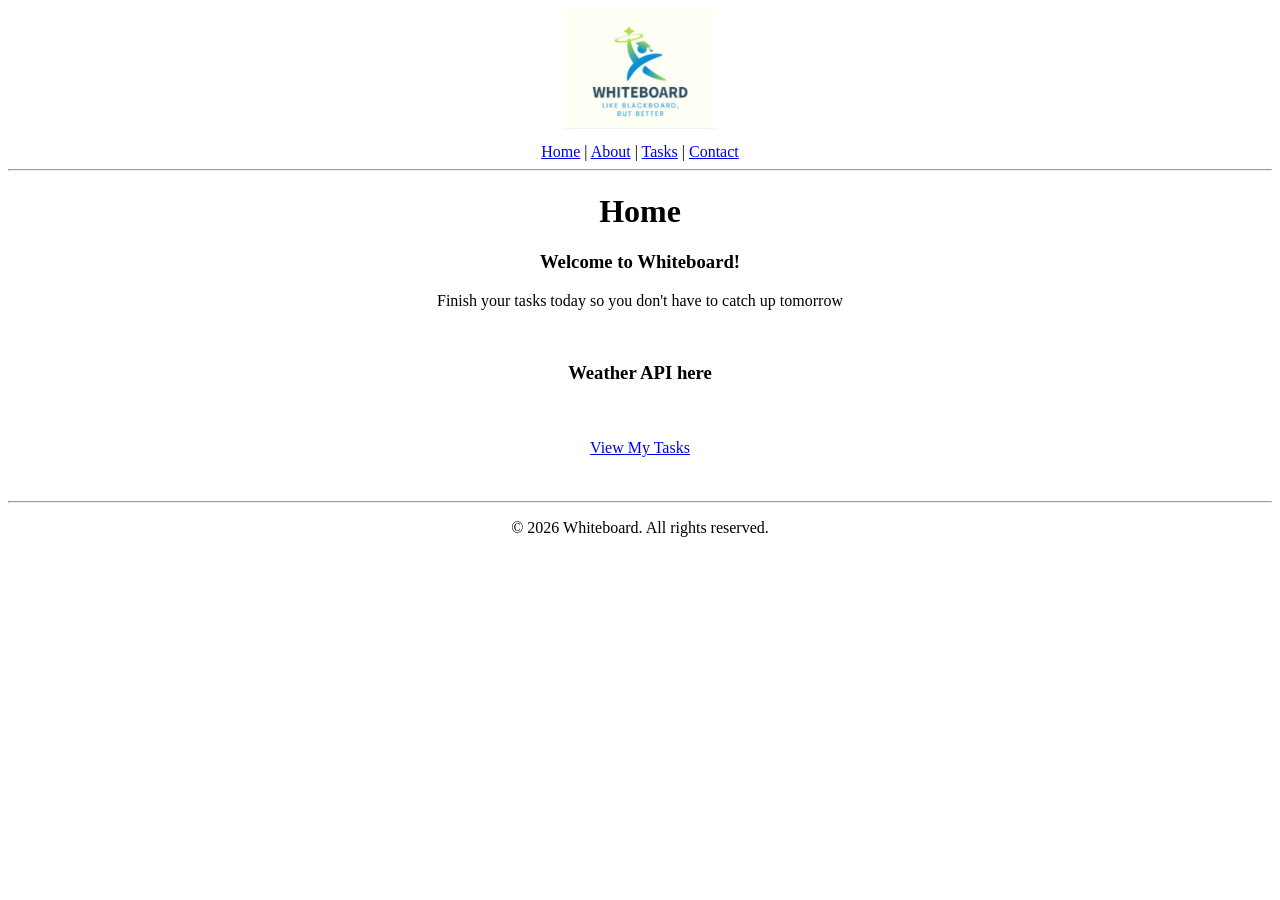
==== index.html @ 7d241efa "contact page, footer, logo, nav bar alignment" ====
<!DOCTYPE html>
<html lang="en">
<head>
  <meta charset="UTF-8">
  <title>Home page</title>
</head>
<body>

<div align="center">
  <img src="img/whiteboard_logo.png" alt="Whiteboard Logo" width="150">
  <br>
  <nav style="margin-top: 10px;">
    <a href="index.html">Home</a> |
    <a href="about.html">About</a> |
    <a href="tasks.html">Tasks</a> |
    <a href="contact.html">Contact</a>
  </nav>
</div>

<hr>

<main align="center">
  <h1>Home</h1>
  <h3>Welcome to Whiteboard!</h3>
  <p>Finish your tasks today so you don't have to catch up tomorrow</p>
  <br>

    <h3>Weather API here</h3>

  <br><br>
  <a href="tasks.html">View My Tasks</a>
</main>

<br><br>
<footer class="website footer" align="center">
  <hr>
  <p>&copy; 2026 Whiteboard. All rights reserved.</p>
</footer>

</body>
</html>
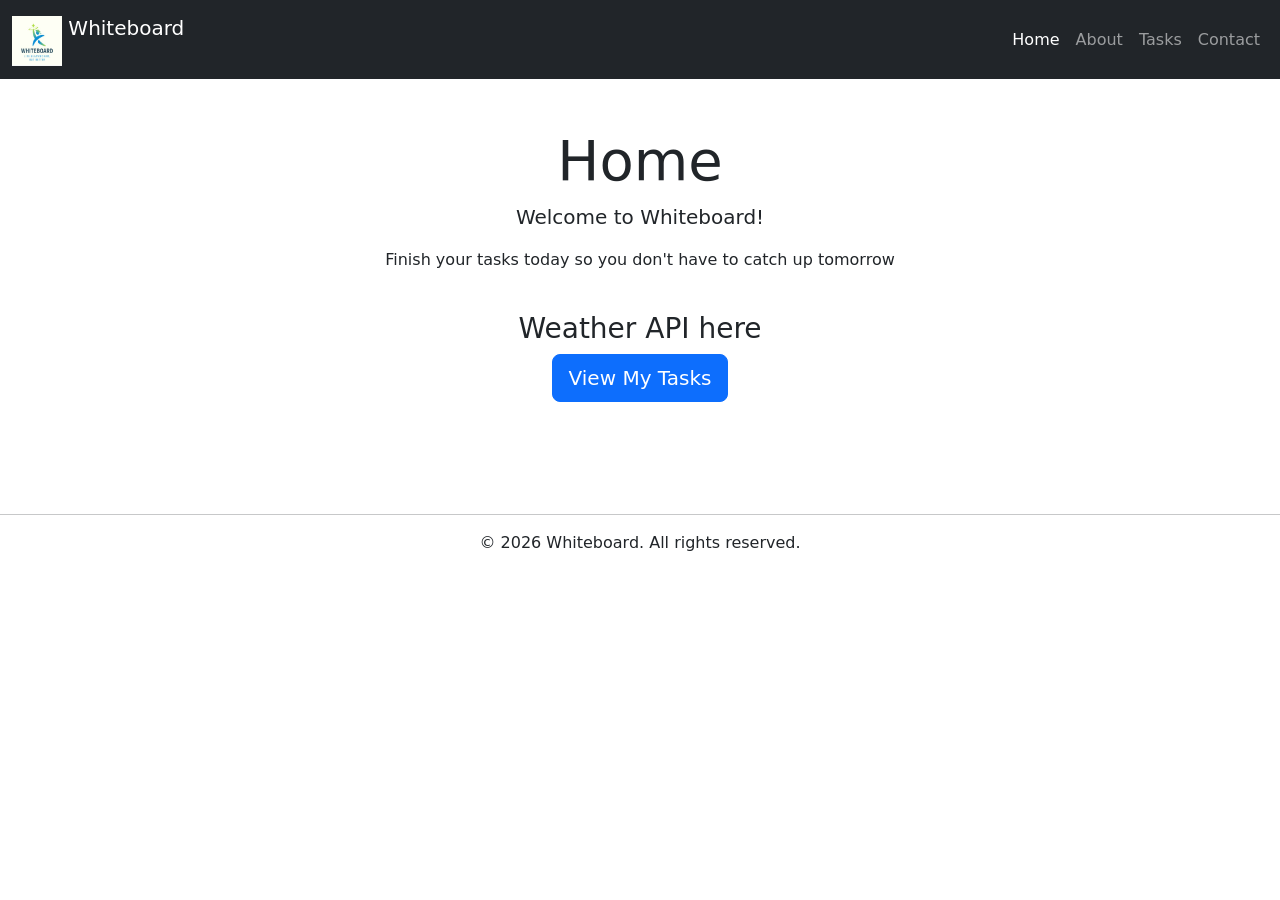
==== commit 7808a304: "nav fix, boostrap added, footer, team optimization" ====
--- a/index.html
+++ b/index.html
@@ -2,40 +2,61 @@
 <html lang="en">
 <head>
   <meta charset="UTF-8">
-  <title>Home page</title>
+  <meta name="viewport" content="width=device-width, initial-scale=1">
+  <title>Home - Whiteboard</title>
+
+  <link href="https://cdn.jsdelivr.net/npm/bootstrap@5.3.0/dist/css/bootstrap.min.css" rel="stylesheet">
+
+  <link rel="stylesheet" href="style.css">
 </head>
 <body>
 
-<div align="center">
-  <img src="img/whiteboard_logo.png" alt="Whiteboard Logo" width="150">
-  <br>
-  <nav style="margin-top: 10px;">
-    <a href="index.html">Home</a> |
-    <a href="about.html">About</a> |
-    <a href="tasks.html">Tasks</a> |
-    <a href="contact.html">Contact</a>
-  </nav>
-</div>
+<nav class="navbar navbar-expand-lg navbar-dark bg-dark sticky-top">
+  <div class="container-fluid"> <a class="navbar-brand" href="index.html">
+    <img src="img/whiteboard_logo.png" alt="Logo" width="50" height="50" class="d-inline-block align-text-top">
+    Whiteboard
+  </a>
+    <button class="navbar-toggler" type="button" data-bs-toggle="collapse" data-bs-target="#navbarNav" aria-controls="navbarNav" aria-expanded="false" aria-label="Toggle navigation">
+      <span class="navbar-toggler-icon"></span>
+    </button>
 
-<hr>
+    <div class="collapse navbar-collapse" id="navbarNav"> <ul class="navbar-nav ms-auto"> <li class="nav-item">
+      <a class="nav-link active" aria-current="page" href="index.html">Home</a>
+    </li>
+      <li class="nav-item">
+        <a class="nav-link" href="about.html">About</a>
+      </li>
+      <li class="nav-item">
+        <a class="nav-link" href="tasks.html">Tasks</a>
+      </li>
+      <li class="nav-item">
+        <a class="nav-link" href="contact.html">Contact</a>
+      </li>
+    </ul>
+    </div>
+  </div>
+</nav>
 
-<main align="center">
-  <h1>Home</h1>
-  <h3>Welcome to Whiteboard!</h3>
-  <p>Finish your tasks today so you don't have to catch up tomorrow</p>
+<div class="container mt-5"> <div class="row justify-content-center text-center"> <div class="col-md-8"> <h1 class="display-4">Home</h1> <p class="lead">Welcome to Whiteboard!</p> <p>Finish your tasks today so you don't have to catch up tomorrow</p>
+
   <br>
 
     <h3>Weather API here</h3>
 
-  <br><br>
-  <a href="tasks.html">View My Tasks</a>
-</main>
+  <a href="tasks.html" class="btn btn-primary btn-lg">View My Tasks</a> </div>
+</div>
+</div>
+<br><br>
+
 
 <br><br>
-<footer class="website footer" align="center">
+<footer class="site-footer" text align="center">
   <hr>
   <p>&copy; 2026 Whiteboard. All rights reserved.</p>
 </footer>
+</div>
 
+
+<script src="https://cdn.jsdelivr.net/npm/bootstrap@5.3.0/dist/js/bootstrap.bundle.min.js"></script>
 </body>
 </html>
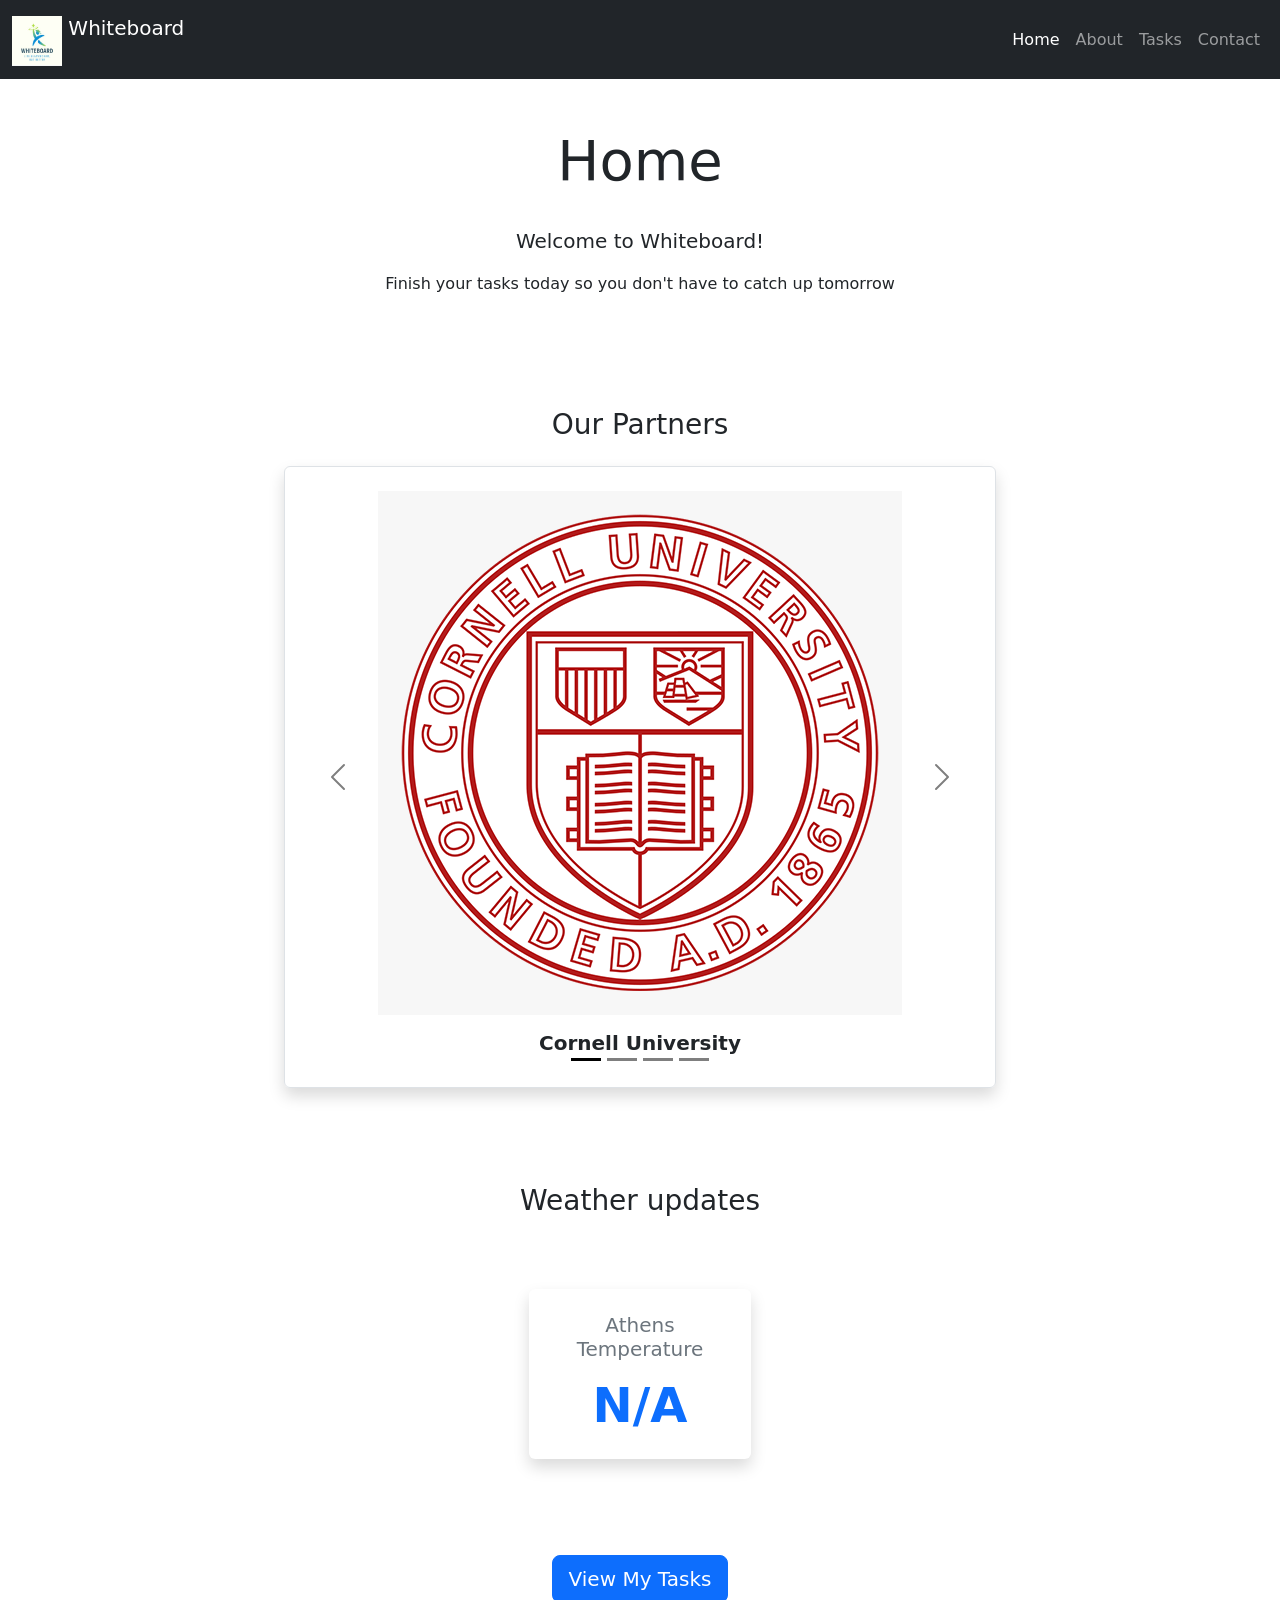
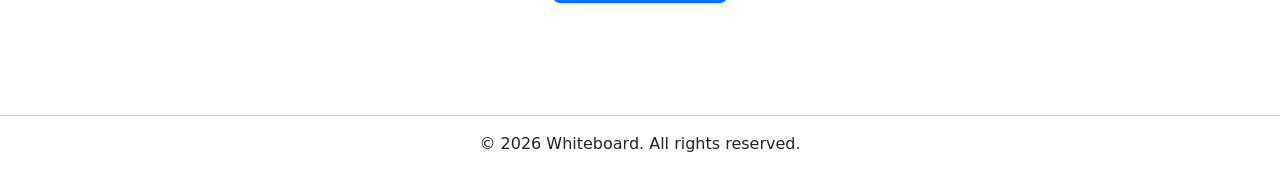
==== commit 1a148b50: "fetch api, carousel" ====
--- a/index.html
+++ b/index.html
@@ -37,11 +37,88 @@
   </div>
 </nav>
 
-<div class="container mt-5"> <div class="row justify-content-center text-center"> <div class="col-md-8"> <h1 class="display-4">Home</h1> <p class="lead">Welcome to Whiteboard!</p> <p>Finish your tasks today so you don't have to catch up tomorrow</p>
+<div class="container mt-5"> <div class="row justify-content-center text-center"> <div class="col-md-8"> <h1 class="display-4">Home</h1>
+  <br>
+  <p class="lead"><strong>Welcome to Whiteboard!</strong></p>
+  <p>Finish your tasks today so you don't have to catch up tomorrow</p>
 
-  <br>
+  <br><br>
 
-    <h3>Weather API here</h3>
+  <div class="container my-5">
+    <h3 class="text-center mb-4">Our Partners</h3>
+
+    <div id="uniCarousel" class="carousel carousel-dark slide shadow border rounded" data-bs-ride="carousel">
+
+      <div class="carousel-indicators">
+        <button type="button" data-bs-target="#uniCarousel" data-bs-slide-to="0" class="active"></button>
+        <button type="button" data-bs-target="#uniCarousel" data-bs-slide-to="1"></button>
+        <button type="button" data-bs-target="#uniCarousel" data-bs-slide-to="2"></button>
+        <button type="button" data-bs-target="#uniCarousel" data-bs-slide-to="3"></button>
+      </div>
+
+      <div class="carousel-inner">
+
+        <div class="carousel-item active" data-bs-interval="3000">
+          <div class="d-flex flex-column align-items-center justify-content-center h-100 p-4">
+            <img src="img/cornell_logo.png" class="img-fluid custom-sq-img" alt="Cornell University">
+            <h5 class="mt-3 fw-bold">Cornell University</h5>
+          </div>
+        </div>
+
+        <div class="carousel-item" data-bs-interval="3000">
+          <div class="d-flex flex-column align-items-center justify-content-center h-100 p-4">
+            <img src="img/harvard_logo.png" class="img-fluid custom-sq-img" alt="Harvard University">
+            <h5 class="mt-3 fw-bold">Harvard University</h5>
+          </div>
+        </div>
+
+        <div class="carousel-item" data-bs-interval="3000">
+          <div class="d-flex flex-column align-items-center justify-content-center h-100 p-4">
+            <img src="img/chicago_logo.png" class="img-fluid custom-sq-img" alt="University of Chicago">
+            <h5 class="mt-3 fw-bold">The University of Chicago</h5>
+          </div>
+        </div>
+
+        <div class="carousel-item" data-bs-interval="3000">
+          <div class="d-flex flex-column align-items-center justify-content-center h-100 p-4">
+            <img src="img/columbia_logo.png" class="img-fluid custom-sq-img" alt="Columbia University">
+            <h5 class="mt-3 fw-bold">Columbia University</h5>
+          </div>
+        </div>
+
+      </div>
+
+      <button class="carousel-control-prev" type="button" data-bs-target="#uniCarousel" data-bs-slide="prev">
+        <span class="carousel-control-prev-icon" aria-hidden="true"></span>
+        <span class="visually-hidden">Previous</span>
+      </button>
+      <button class="carousel-control-next" type="button" data-bs-target="#uniCarousel" data-bs-slide="next">
+        <span class="carousel-control-next-icon" aria-hidden="true"></span>
+        <span class="visually-hidden">Next</span>
+      </button>
+    </div>
+  </div>
+
+
+  <br><br>
+
+  <h3 class="text-center mb-4">Weather updates</h3>
+
+
+  <div class="container">
+    <div class="row justify-content-center">
+      <div class="col-md-4 col-sm-6 my-5">
+        <div class="card text-center shadow border-0">
+          <div class="card-body p-4"> <h5 class="text-secondary mb-3">Athens Temperature</h5>
+
+            <h1 class="display-5 fw-bold mb-0 text-primary" id="temp-display">--</h1>
+          </div>
+        </div>
+      </div>
+    </div>
+  </div>
+
+  <br><br>
 
   <a href="tasks.html" class="btn btn-primary btn-lg">View My Tasks</a> </div>
 </div>
@@ -58,5 +135,6 @@
 
 
 <script src="https://cdn.jsdelivr.net/npm/bootstrap@5.3.0/dist/js/bootstrap.bundle.min.js"></script>
+<script src="js/main.js"></script>
 </body>
 </html>
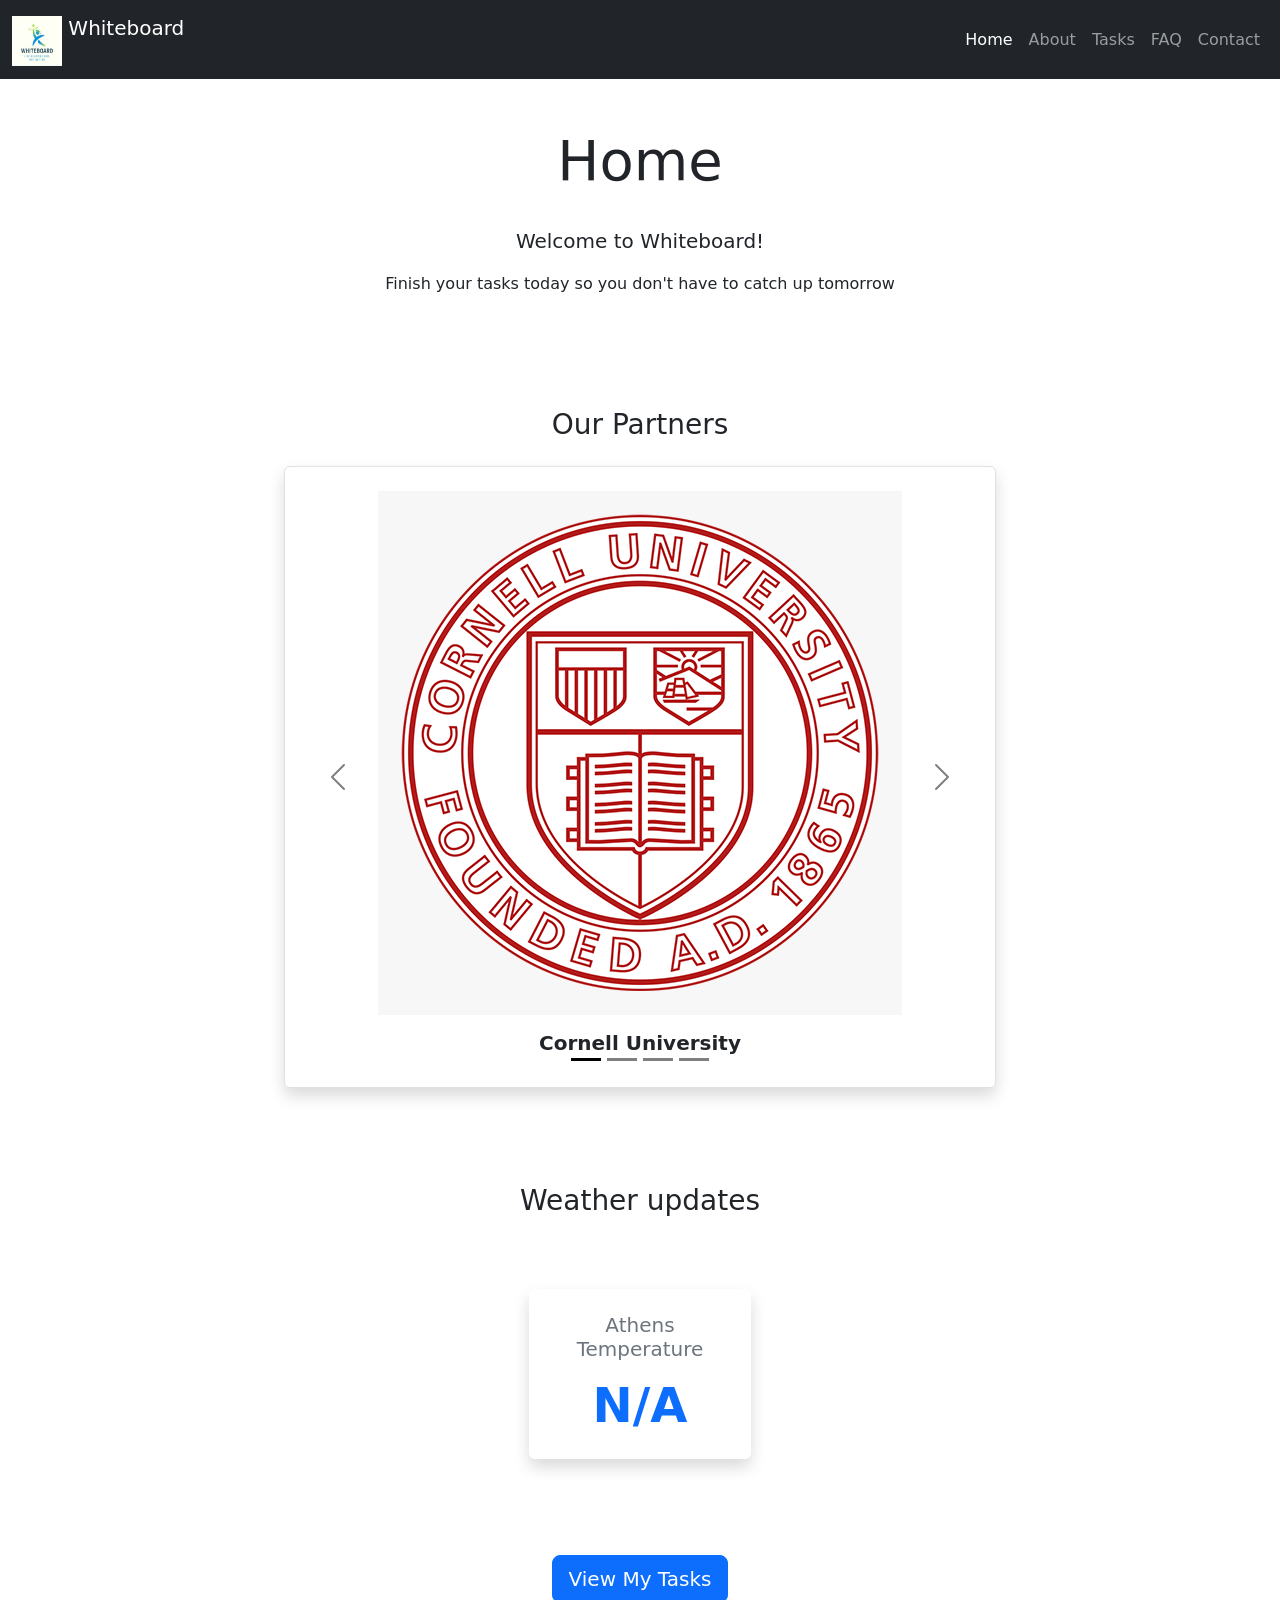
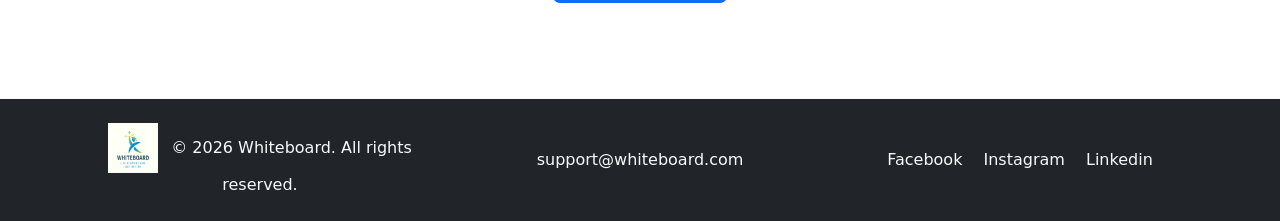
==== commit 37ce010d: "contact page bootstrap, faq addition, footer update" ====
--- a/index.html
+++ b/index.html
@@ -6,8 +6,9 @@
   <title>Home - Whiteboard</title>
 
   <link href="https://cdn.jsdelivr.net/npm/bootstrap@5.3.0/dist/css/bootstrap.min.css" rel="stylesheet">
-
   <link rel="stylesheet" href="style.css">
+  <script src="https://cdn.jsdelivr.net/npm/bootstrap@5.3.0/dist/js/bootstrap.bundle.min.js" defer></script>
+  <script src="js/main.js" defer></script>
 </head>
 <body>
 
@@ -30,6 +31,9 @@
         <a class="nav-link" href="tasks.html">Tasks</a>
       </li>
       <li class="nav-item">
+        <a class="nav-link" href="faq.html">FAQ</a>
+      </li>
+      <li class="nav-item">
         <a class="nav-link" href="contact.html">Contact</a>
       </li>
     </ul>
@@ -37,7 +41,7 @@
   </div>
 </nav>
 
-<div class="container mt-5"> <div class="row justify-content-center text-center"> <div class="col-md-8"> <h1 class="display-4">Home</h1>
+<div class="container mt-5"> <div class="row justify-content-center text-center"> <div class="col-md-8"> <h1 class="display-4"><strong>Home</strong></h1>
   <br>
   <p class="lead"><strong>Welcome to Whiteboard!</strong></p>
   <p>Finish your tasks today so you don't have to catch up tomorrow</p>
@@ -127,14 +131,30 @@
 
 
 <br><br>
-<footer class="site-footer" text align="center">
-  <hr>
-  <p>&copy; 2026 Whiteboard. All rights reserved.</p>
+
+<footer class="bg-dark text-light py-4 mt-auto">
+  <div class="container text-center">
+    <div class="row align-items-center">
+
+      <div class="col-md-4 mb-3 mb-md-0">
+        <img src="img/whiteboard_logo.png" alt="Whiteboard Logo" width="50" height="50" class="me-2 align-middle">
+        <span>&copy; 2026 Whiteboard. All rights reserved.</span>
+      </div>
+
+      <div class="col-md-4 mb-3 mb-md-0">
+        <a href="mailto:support@whiteboard.com" class="text-light text-decoration-none">support@whiteboard.com</a>
+      </div>
+
+      <div class="col-md-4">
+        <a href="https://facebook.com" target="_blank" class="text-light me-3 text-decoration-none">Facebook</a>
+        <a href="https://instagram.com" target="_blank" class="text-light me-3 text-decoration-none">Instagram</a>
+        <a href="https://linkedin.com" target="_blank" class="text-light text-decoration-none">Linkedin</a>
+      </div>
+
+    </div>
+  </div>
 </footer>
 </div>
 
-
-<script src="https://cdn.jsdelivr.net/npm/bootstrap@5.3.0/dist/js/bootstrap.bundle.min.js"></script>
-<script src="js/main.js"></script>
 </body>
 </html>
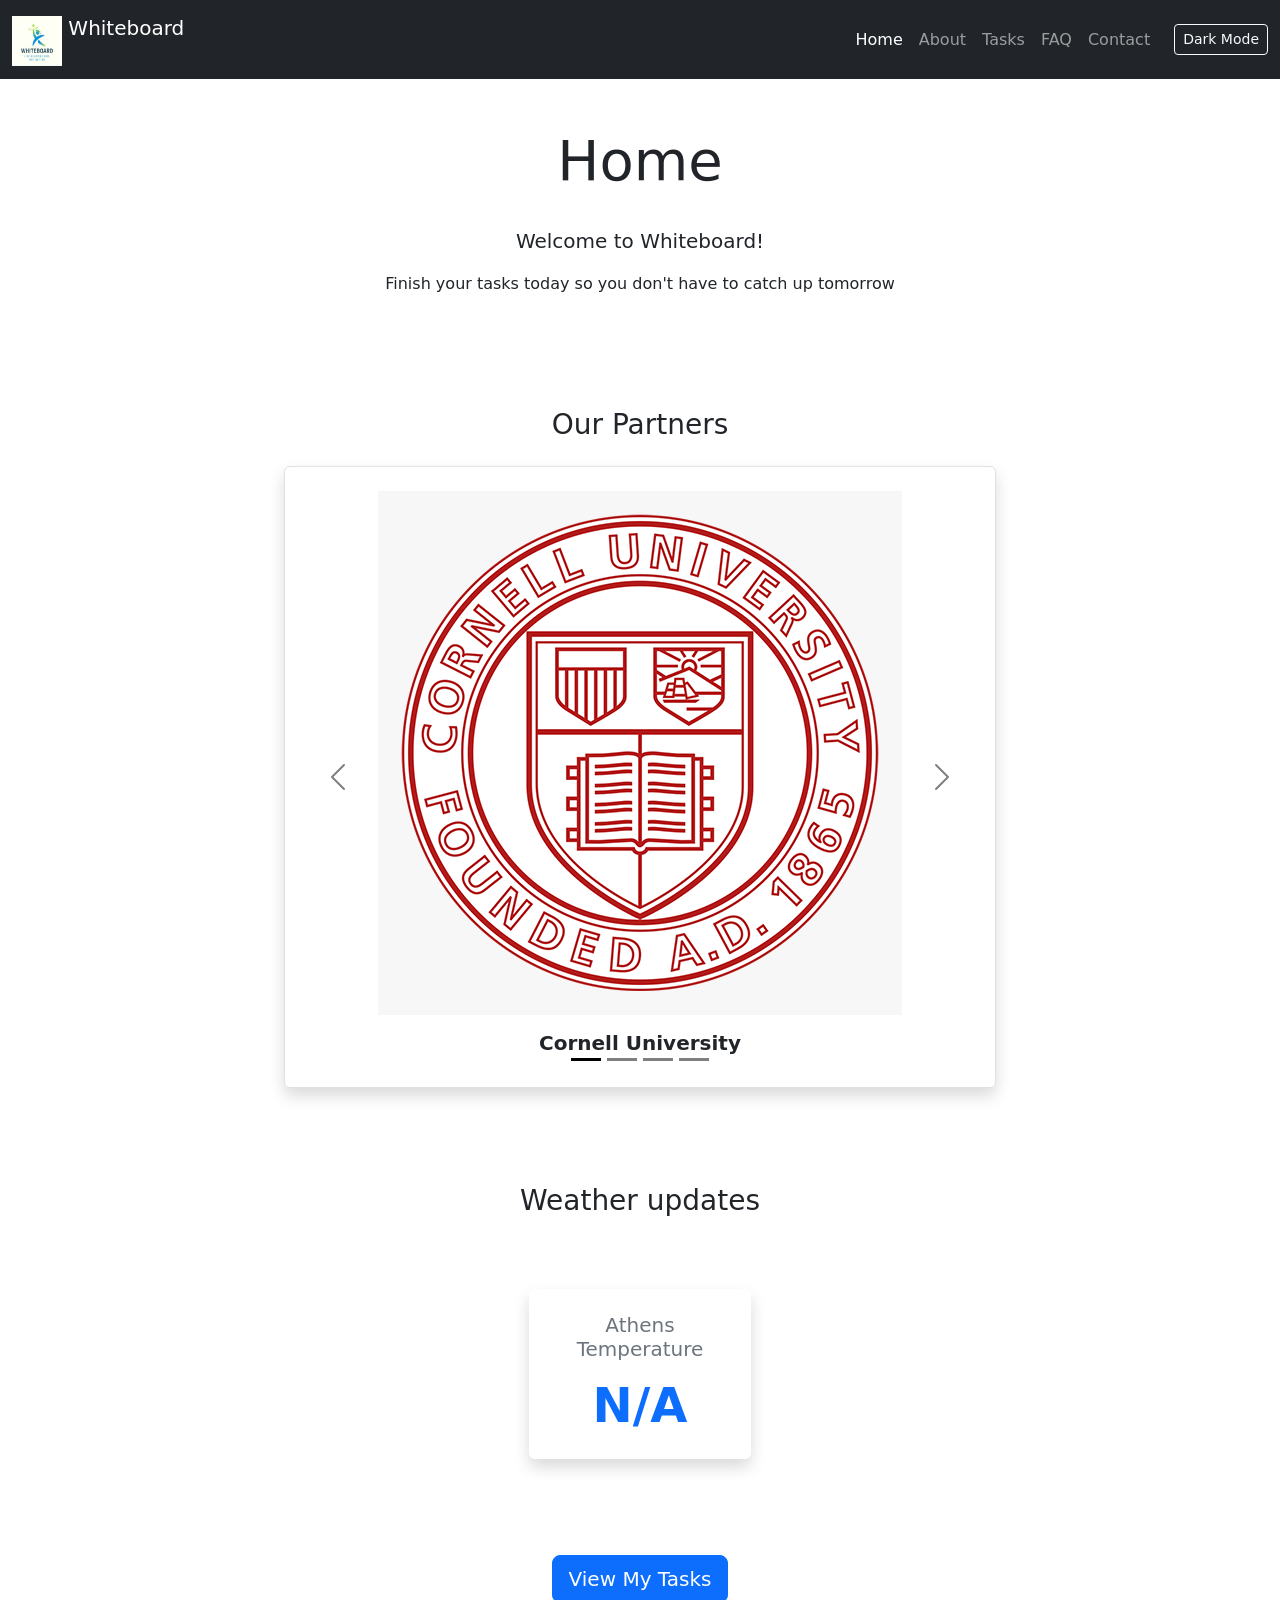
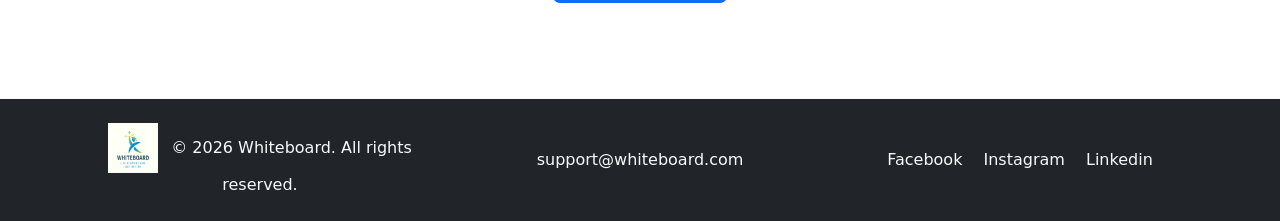
==== commit acaf4675: "dark mode, bootstrap in form (task page)" ====
--- a/index.html
+++ b/index.html
@@ -37,6 +37,9 @@
         <a class="nav-link" href="contact.html">Contact</a>
       </li>
     </ul>
+      <li class="nav-item d-flex align-items-center ms-lg-3 mt-2 mt-lg-0">
+        <button id="darkModeToggle" class="btn btn-outline-light btn-sm">Dark Mode</button>
+      </li>
     </div>
   </div>
 </nav>
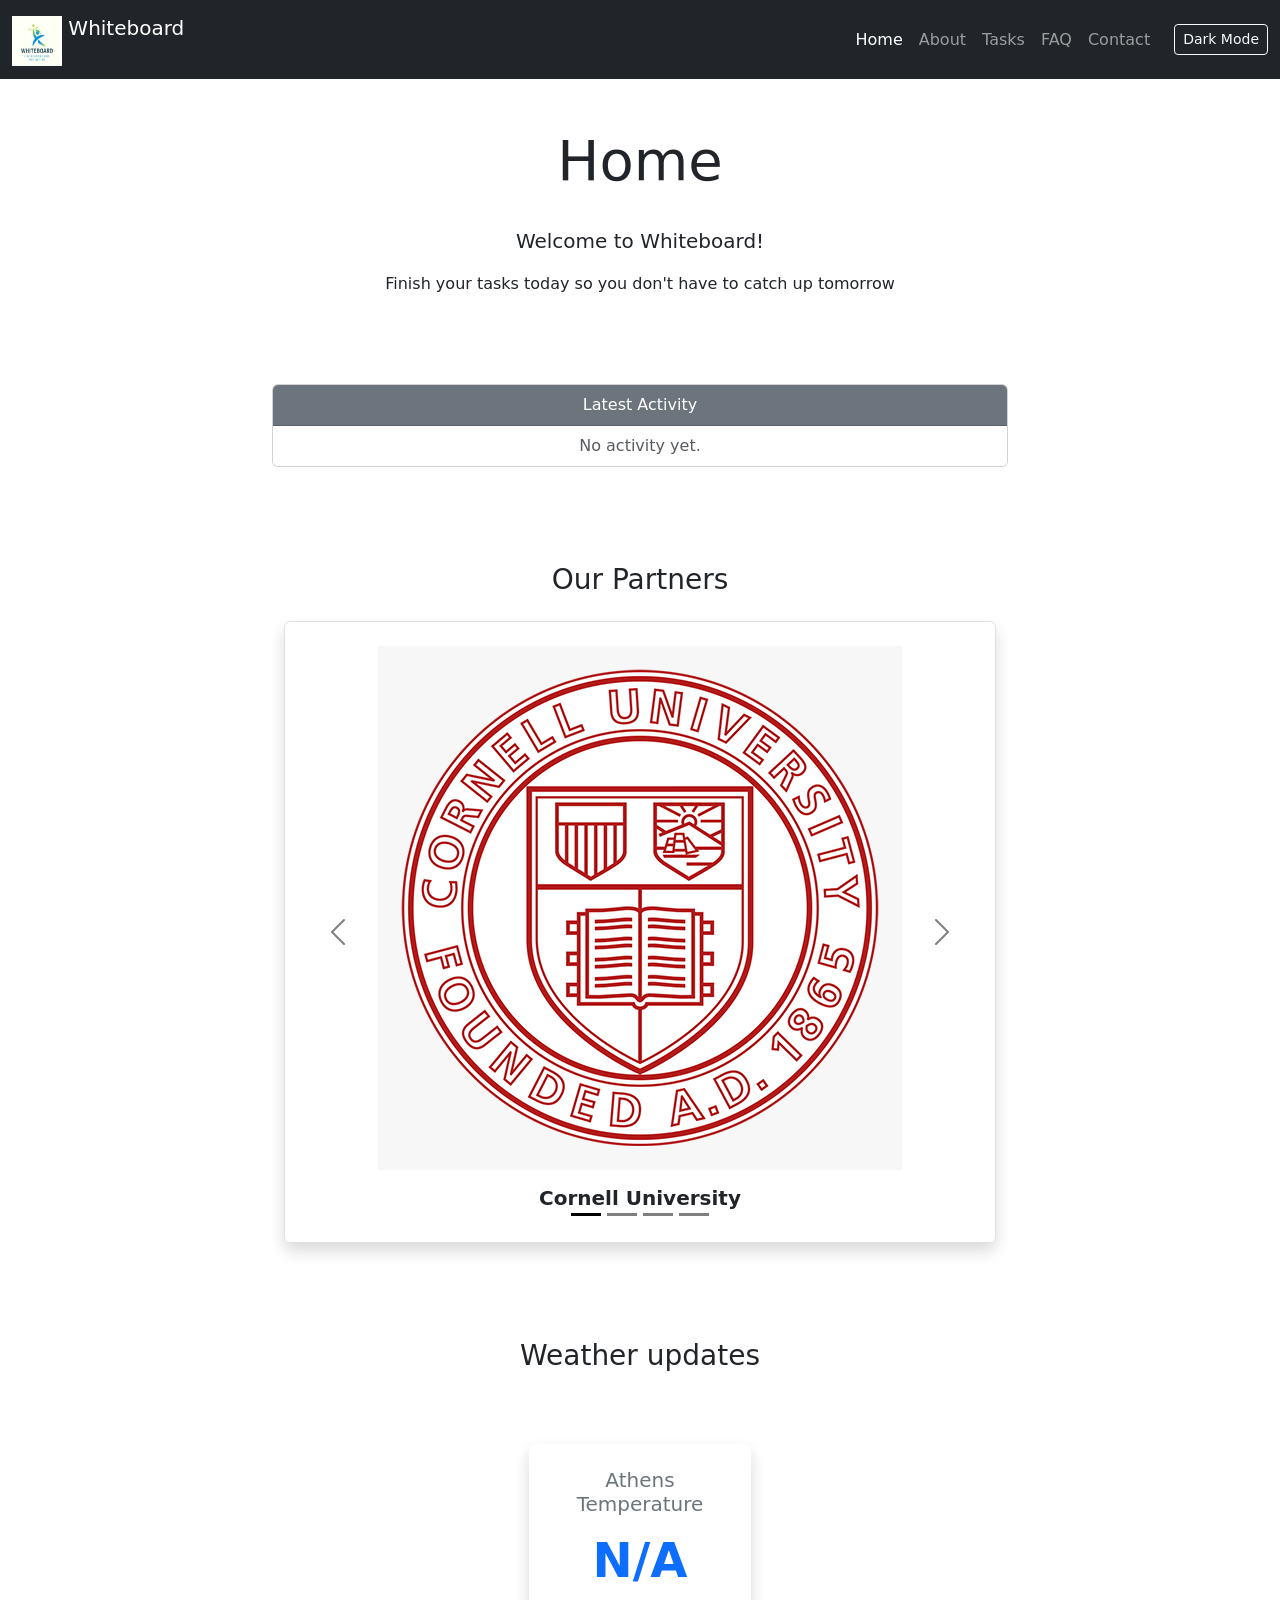
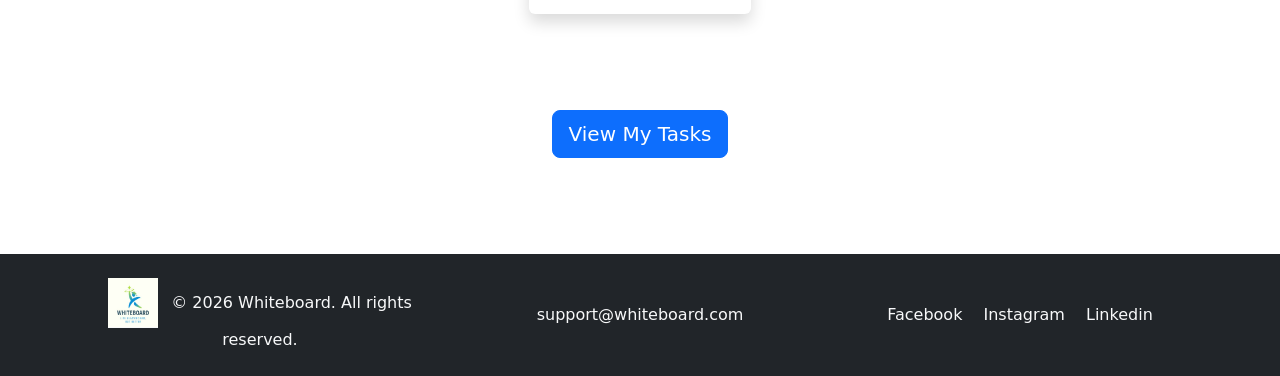
==== commit 06e0293d: "complete button, edit button, latest activity" ====
--- a/index.html
+++ b/index.html
@@ -48,6 +48,15 @@
   <br>
   <p class="lead"><strong>Welcome to Whiteboard!</strong></p>
   <p>Finish your tasks today so you don't have to catch up tomorrow</p>
+
+  <br><br>
+
+  <div class="card mt-4">
+    <div class="card-header bg-secondary text-white">Latest Activity</div>
+    <ul class="list-group list-group-flush" id="activityList">
+      <li class="list-group-item text-muted">No activity yet.</li>
+    </ul>
+  </div>
 
   <br><br>
 
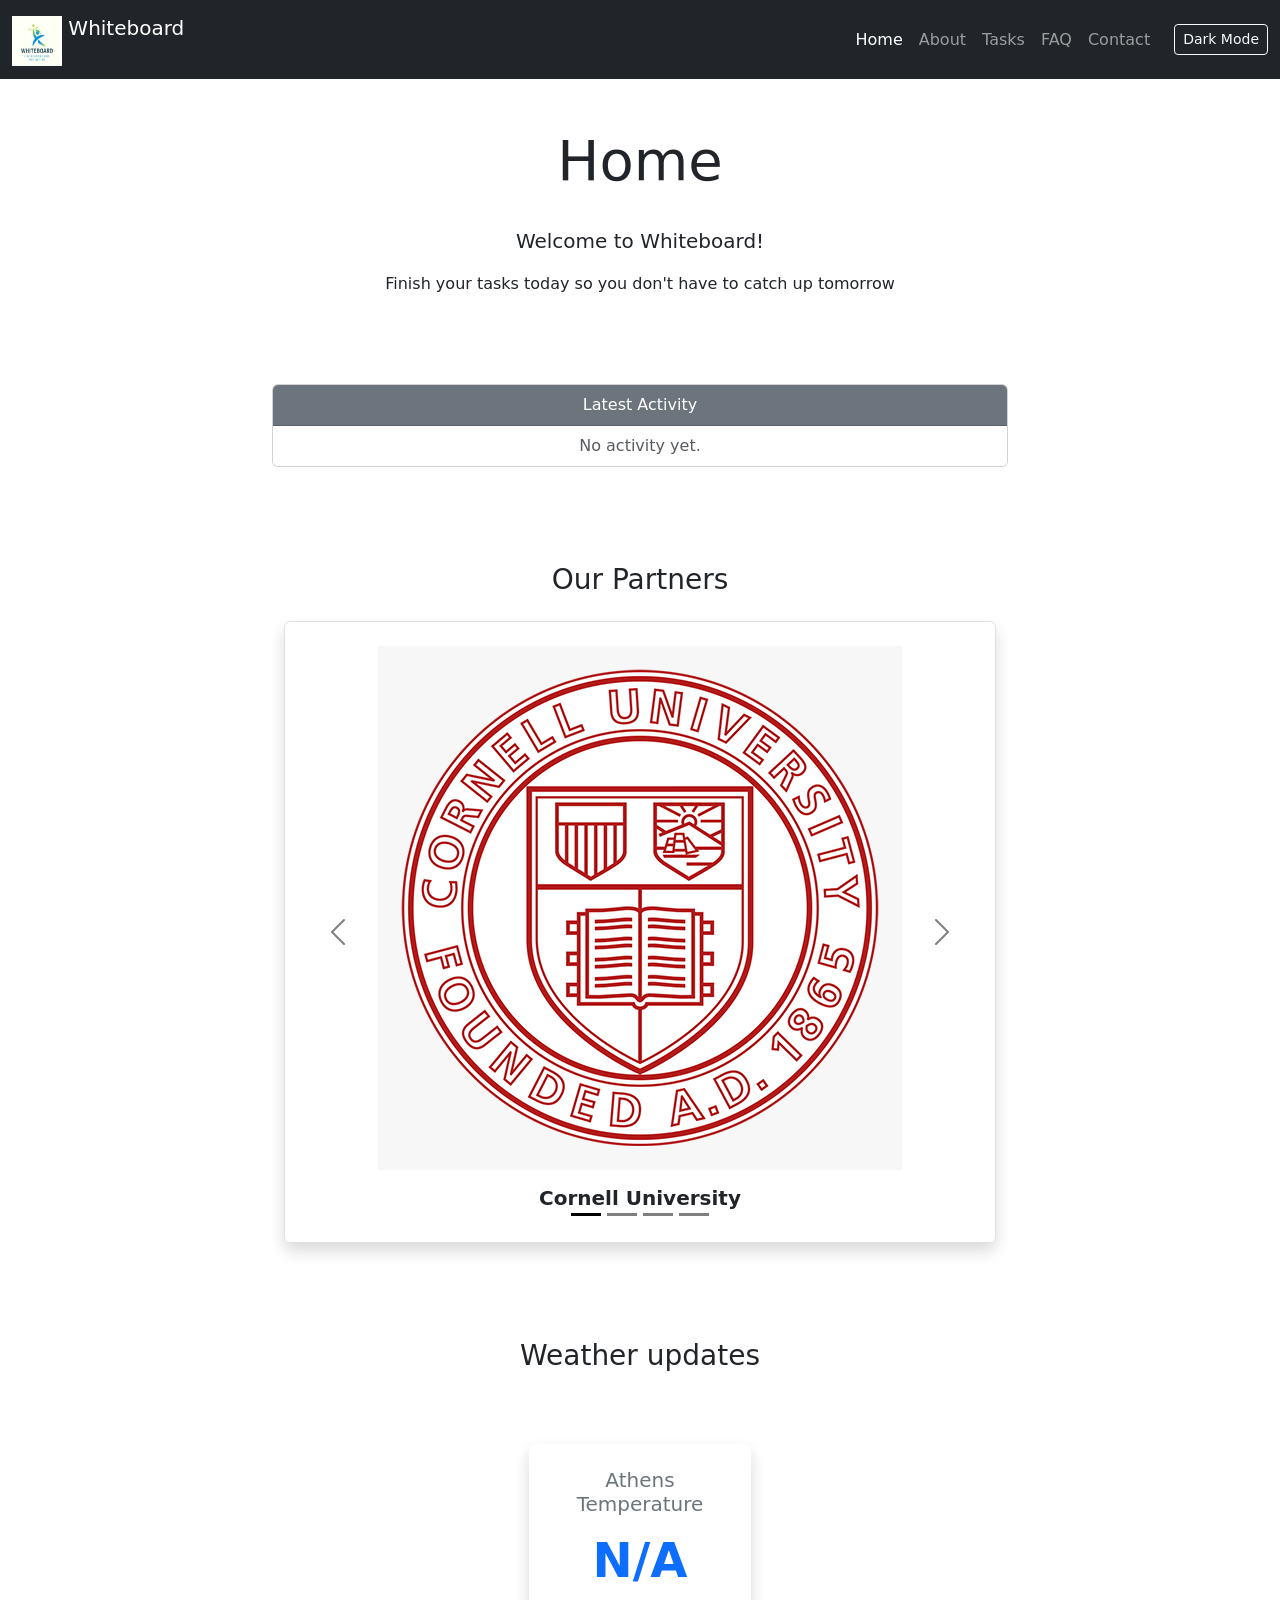
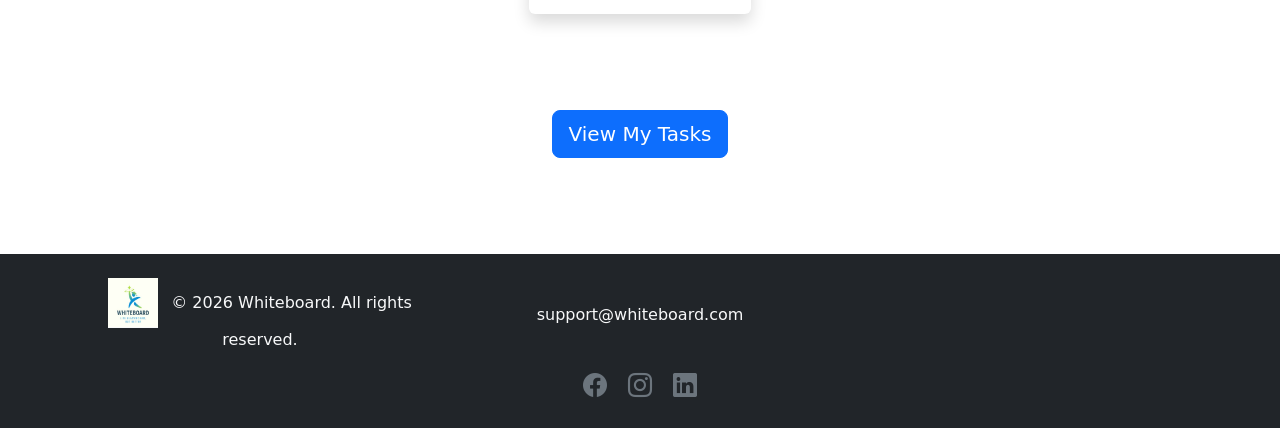
==== commit 3b6861bd: "social media icons footer, pop up on contact form" ====
--- a/index.html
+++ b/index.html
@@ -6,6 +6,7 @@
   <title>Home - Whiteboard</title>
 
   <link href="https://cdn.jsdelivr.net/npm/bootstrap@5.3.0/dist/css/bootstrap.min.css" rel="stylesheet">
+  <link rel="stylesheet" href="https://cdn.jsdelivr.net/npm/bootstrap-icons@1.11.3/font/bootstrap-icons.min.css">
   <link rel="stylesheet" href="style.css">
   <script src="https://cdn.jsdelivr.net/npm/bootstrap@5.3.0/dist/js/bootstrap.bundle.min.js" defer></script>
   <script src="js/main.js" defer></script>
@@ -157,10 +158,10 @@
         <a href="mailto:support@whiteboard.com" class="text-light text-decoration-none">support@whiteboard.com</a>
       </div>
 
-      <div class="col-md-4">
-        <a href="https://facebook.com" target="_blank" class="text-light me-3 text-decoration-none">Facebook</a>
-        <a href="https://instagram.com" target="_blank" class="text-light me-3 text-decoration-none">Instagram</a>
-        <a href="https://linkedin.com" target="_blank" class="text-light text-decoration-none">Linkedin</a>
+      <div class="mt-3">
+        <a href="https://www.facebook.com" target="_blank" class="text-secondary me-3" title="Facebook"><i class="bi bi-facebook fs-4"></i></a>
+        <a href="https://www.instagram.com" target="_blank" class="text-secondary me-3" title="Instagram"><i class="bi bi-instagram fs-4"></i></a>
+        <a href="https://www.linkedin.com" target="_blank" class="text-secondary" title="LinkedIn"><i class="bi bi-linkedin fs-4"></i></a>
       </div>
 
     </div>
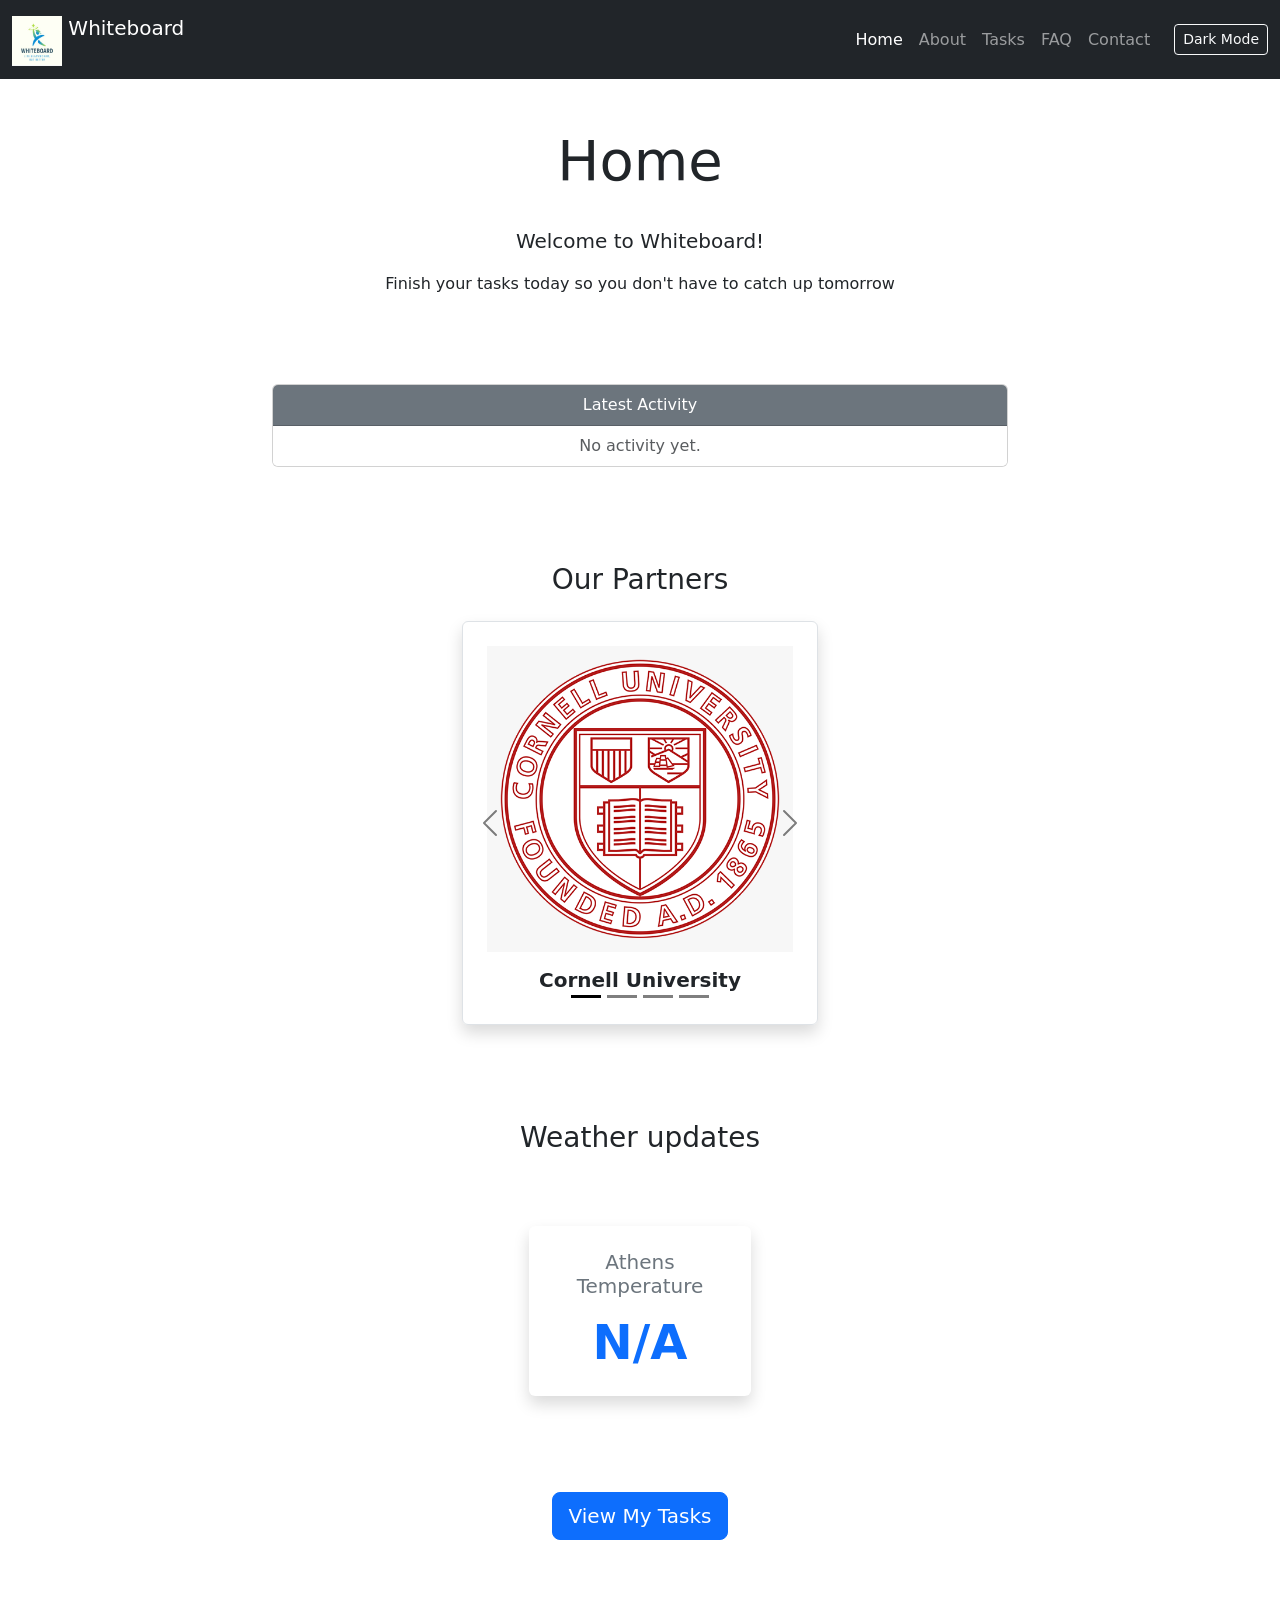
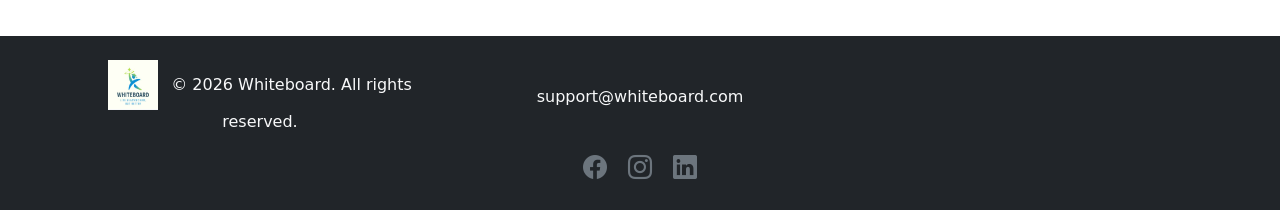
==== commit 82b9a54d: "made carousel smaller" ====
--- a/index.html
+++ b/index.html
@@ -63,7 +63,7 @@
 
   <div class="container my-5">
     <h3 class="text-center mb-4">Our Partners</h3>
-
+    <div class="col-md-6 mx-auto">
     <div id="uniCarousel" class="carousel carousel-dark slide shadow border rounded" data-bs-ride="carousel">
 
       <div class="carousel-indicators">
@@ -102,7 +102,6 @@
             <h5 class="mt-3 fw-bold">Columbia University</h5>
           </div>
         </div>
-
       </div>
 
       <button class="carousel-control-prev" type="button" data-bs-target="#uniCarousel" data-bs-slide="prev">
@@ -115,6 +114,7 @@
       </button>
     </div>
   </div>
+    </div>
 
 
   <br><br>
